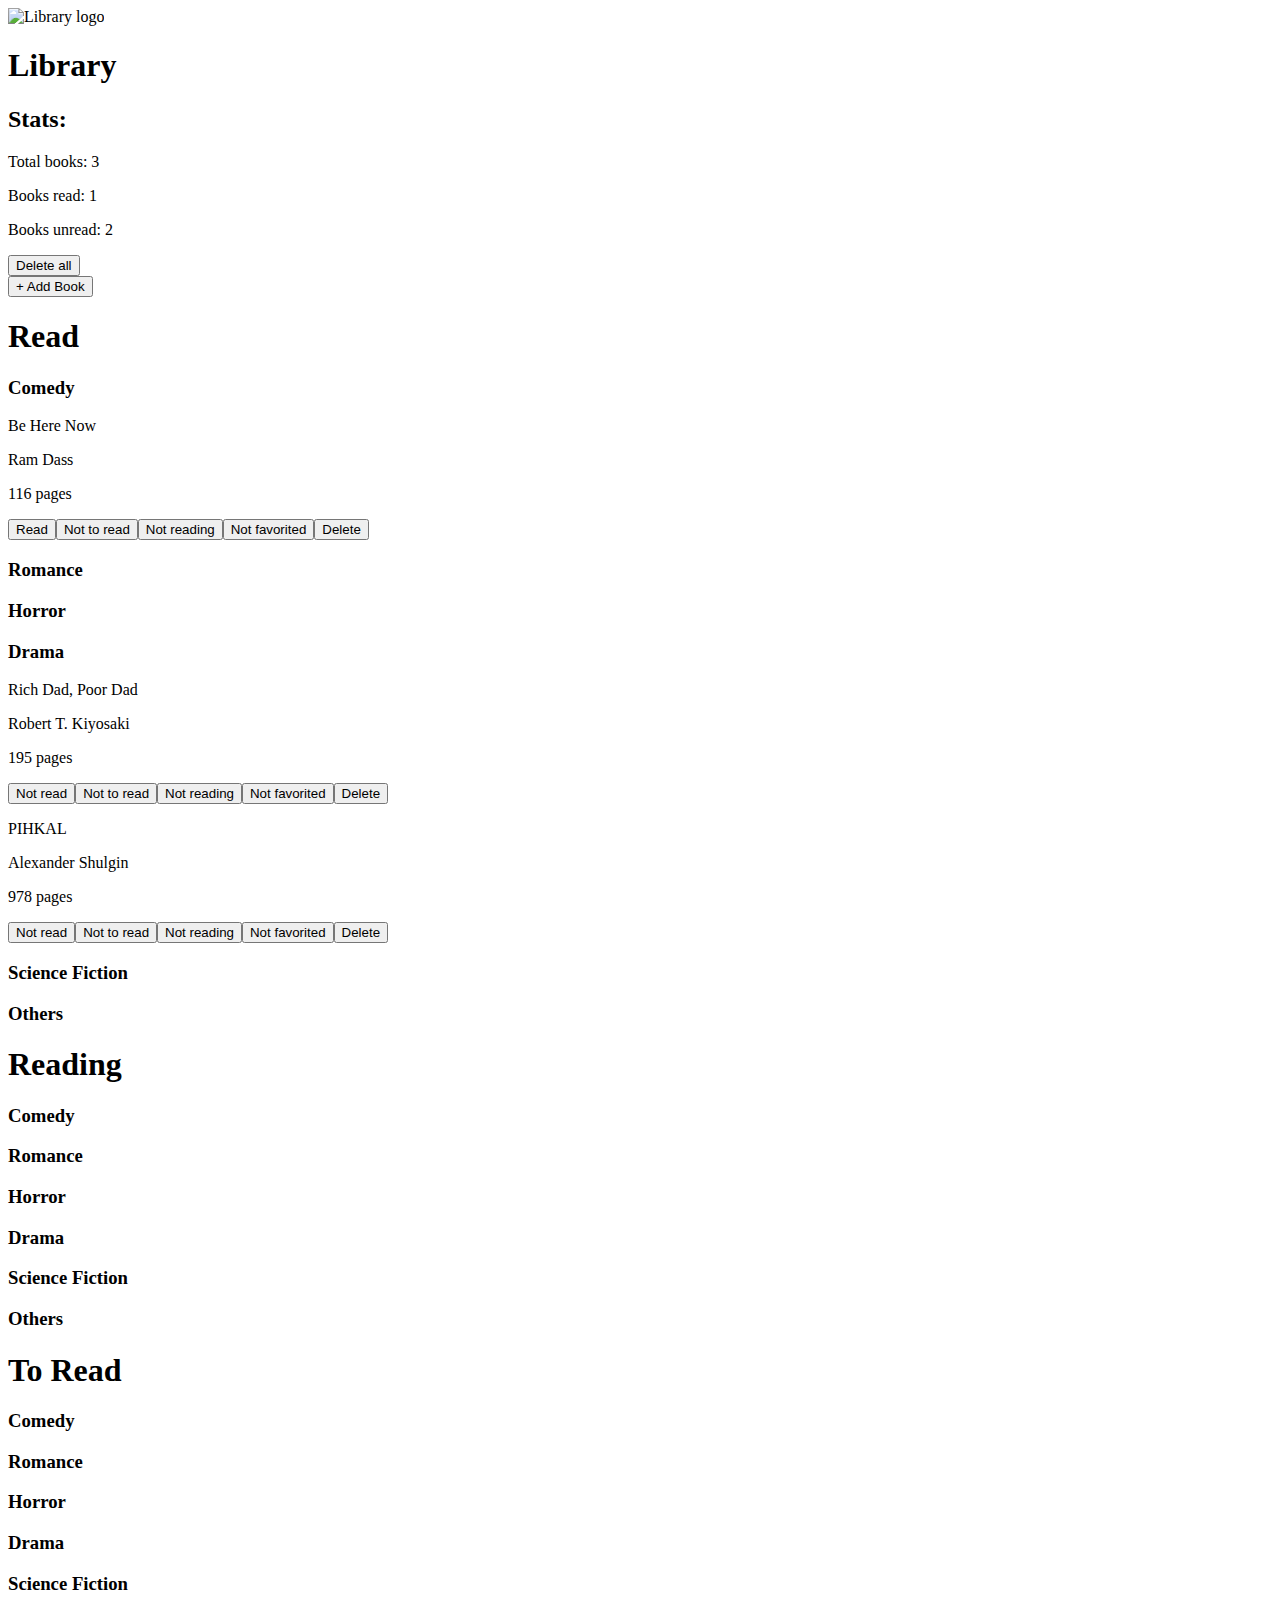
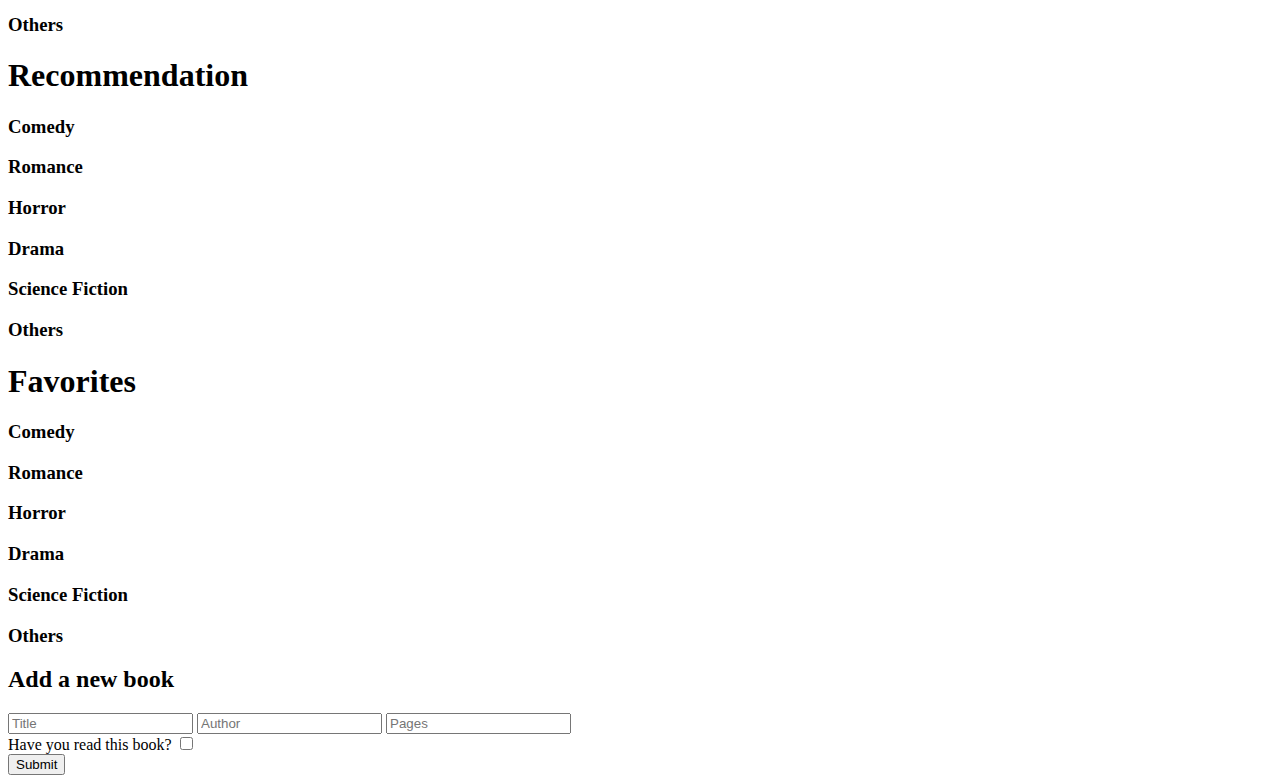
==== index.html @ dd718b67 "Add genres shelves" ====
<!DOCTYPE html>
<html lang="en">
<head>
    <meta charset="UTF-8">
    <meta name="viewport" content="width=device-width, initial-scale=1.0">
    <title>Library</title>
    <link rel="stylesheet" href="./normalize.css">
    <link rel="stylesheet" href="./style.css">
    <script src="./app.js" defer></script>
</head>
<body>
    <aside class="sidebar">
        <header class="header">
            <img src="./assets/books.svg" alt="Library logo" class="logo">
            <h1>Library</h1>
        </header>
        <div class="sidebar-content">
            <section class="stats">
                <h2>Stats:</h2>
                <p id="books-total"></p>
                <p id="books-read"></p>
                <p id="books-unread"></p>
            </section>
            <button type="button" class="btn btn-bold" id="btn-reset">Delete all</button>
        </div>
        </footer>
    </aside>
    <main class="main">
        <button type="button" class="btn btn-bold" id="btn-add">+ Add Book</button>
        <!--Read Shelf + genres-->
        <h1>Read</h1>
          <h3>Comedy</h3>
          <div class="books-grid"></div>
          <h3>Romance</h3>
          <div class="books-grid"></div>
          <h3>Horror</h3>
          <div class="books-grid"></div>
          <h3>Drama</h3>
          <div class="books-grid"></div>
          <h3>Science Fiction</h3>
          <div class="books-grid"></div>
          <h3>Others</h3>
          <div class="books-grid"></div>
        
        <!--Reading Shelf + genres-->
        <h1>Reading</h1>
          <h3>Comedy</h3>
          <div class="books-grid"></div>
          <h3>Romance</h3>
          <div class="books-grid"></div>
          <h3>Horror</h3>
          <div class="books-grid"></div>
          <h3>Drama</h3>
          <div class="books-grid"></div>
          <h3>Science Fiction</h3>
          <div class="books-grid"></div>
          <h3>Others</h3>
          <div class="books-grid"></div>
        
        <!--To Read Shelf + genres-->
        <h1>To Read</h1>
          <h3>Comedy</h3>
          <div class="books-grid"></div>
          <h3>Romance</h3>
          <div class="books-grid"></div>
          <h3>Horror</h3>
          <div class="books-grid"></div>
          <h3>Drama</h3>
          <div class="books-grid"></div>
          <h3>Science Fiction</h3>
          <div class="books-grid"></div>
          <h3>Others</h3>
          <div class="books-grid"></div>
        
        <!--Recommendation Shelf + genres-->
        <h1>Recommendation</h1>
          <h3>Comedy</h3>
          <div class="books-grid"></div>
          <h3>Romance</h3>
          <div class="books-grid"></div>
          <h3>Horror</h3>
          <div class="books-grid"></div>
          <h3>Drama</h3>
          <div class="books-grid"></div>
          <h3>Science Fiction</h3>
          <div class="books-grid"></div>
          <h3>Others</h3>
          <div class="books-grid"></div>

        <!--Favorites Shelf + Genres-->
        <h1>Favorites</h1>
          <h3>Comedy</h3>
          <div class="books-grid"></div>
          <h3>Romance</h3>
          <div class="books-grid"></div>
          <h3>Horror</h3>
          <div class="books-grid"></div>
          <h3>Drama</h3>
          <div class="books-grid"></div>
          <h3>Science Fiction</h3>
          <div class="books-grid"></div>
          <h3>Others</h3>
          <div class="books-grid"></div>
        
        <form class="book-form">
            <h2>Add a new book</h2>
            <input type="text" name="title" id="input-title" placeholder="Title" required>
            <input type="text" name="author" id="input-author" placeholder="Author" required>
            <input type="number" name="pages" id="input-pages" placeholder="Pages" required>
            <div class="checkbox-container">
                <label for="input-read">Have you read this book?</label>
                <input type="checkbox" name="read" id="input-read">
            </div>
            <button type="button" class="btn" id="btn-submit">Submit</button>
        </form>
        <div class="overlay"></div>
    </main>
</body>
</html>
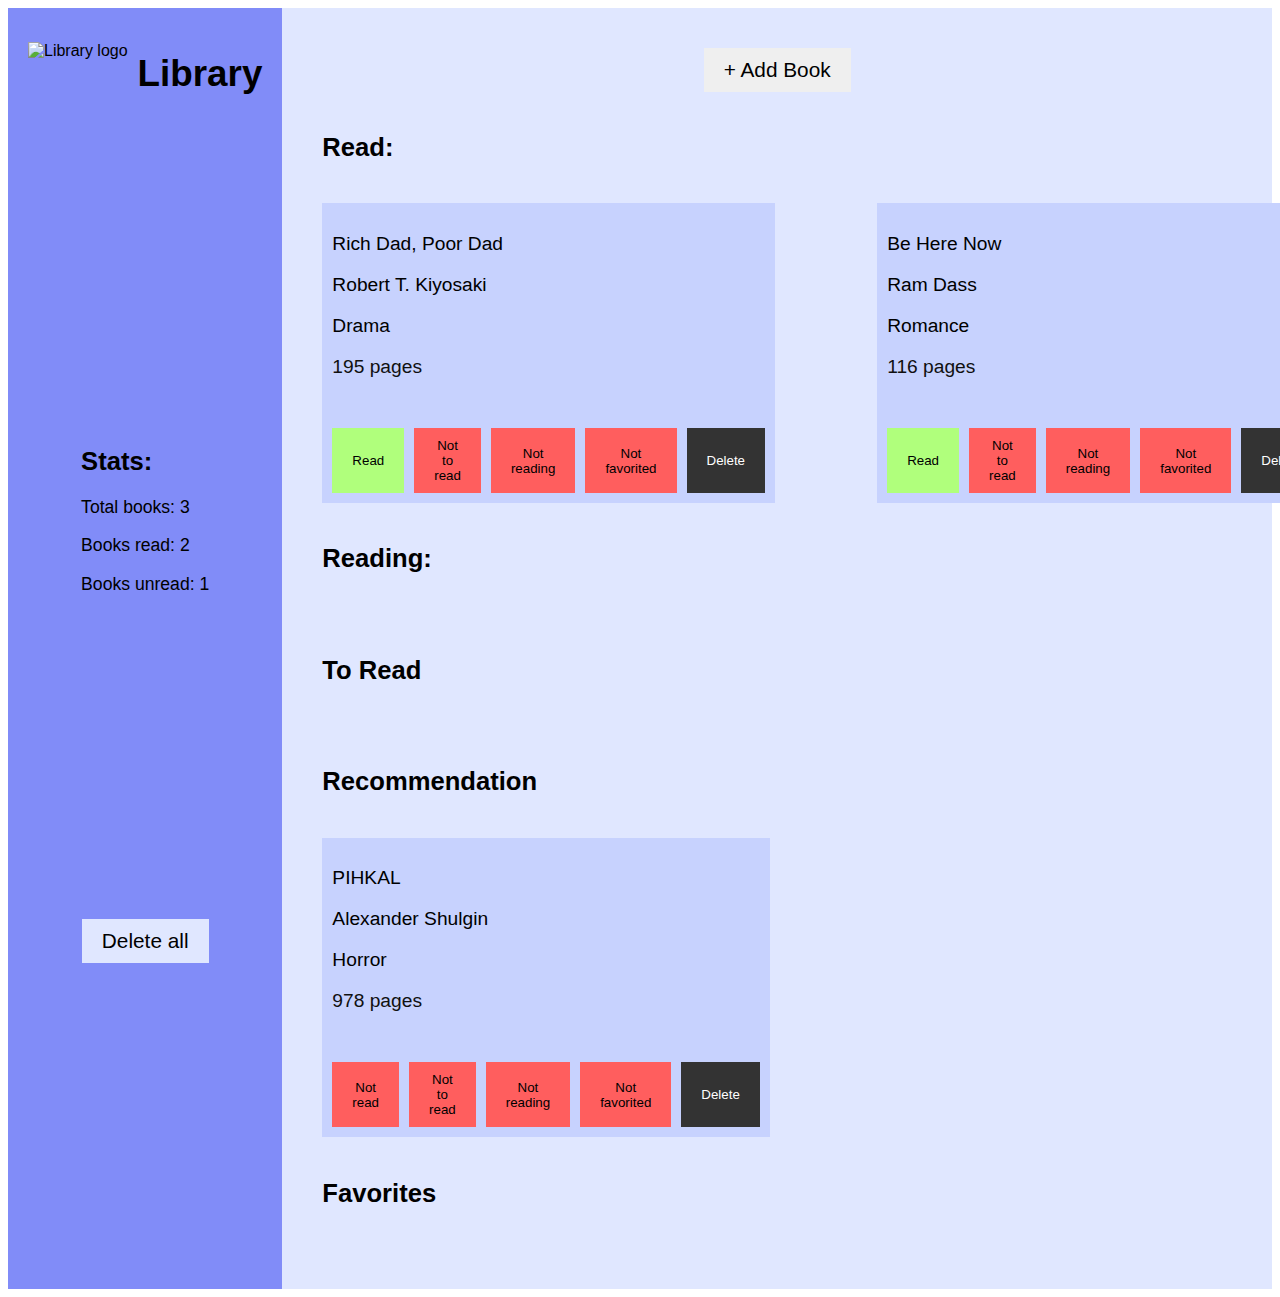
==== commit 8c124704: "Added genre when adding book" ====
--- a/index.html
+++ b/index.html
@@ -27,86 +27,31 @@
     </aside>
     <main class="main">
         <button type="button" class="btn btn-bold" id="btn-add">+ Add Book</button>
-        <!--Read Shelf + genres-->
-        <h1>Read</h1>
-          <h3>Comedy</h3>
-          <div class="books-grid"></div>
-          <h3>Romance</h3>
-          <div class="books-grid"></div>
-          <h3>Horror</h3>
-          <div class="books-grid"></div>
-          <h3>Drama</h3>
-          <div class="books-grid"></div>
-          <h3>Science Fiction</h3>
-          <div class="books-grid"></div>
-          <h3>Others</h3>
-          <div class="books-grid"></div>
-        
-        <!--Reading Shelf + genres-->
-        <h1>Reading</h1>
-          <h3>Comedy</h3>
-          <div class="books-grid"></div>
-          <h3>Romance</h3>
-          <div class="books-grid"></div>
-          <h3>Horror</h3>
-          <div class="books-grid"></div>
-          <h3>Drama</h3>
-          <div class="books-grid"></div>
-          <h3>Science Fiction</h3>
-          <div class="books-grid"></div>
-          <h3>Others</h3>
-          <div class="books-grid"></div>
-        
-        <!--To Read Shelf + genres-->
-        <h1>To Read</h1>
-          <h3>Comedy</h3>
-          <div class="books-grid"></div>
-          <h3>Romance</h3>
-          <div class="books-grid"></div>
-          <h3>Horror</h3>
-          <div class="books-grid"></div>
-          <h3>Drama</h3>
-          <div class="books-grid"></div>
-          <h3>Science Fiction</h3>
-          <div class="books-grid"></div>
-          <h3>Others</h3>
-          <div class="books-grid"></div>
-        
-        <!--Recommendation Shelf + genres-->
-        <h1>Recommendation</h1>
-          <h3>Comedy</h3>
-          <div class="books-grid"></div>
-          <h3>Romance</h3>
-          <div class="books-grid"></div>
-          <h3>Horror</h3>
-          <div class="books-grid"></div>
-          <h3>Drama</h3>
-          <div class="books-grid"></div>
-          <h3>Science Fiction</h3>
-          <div class="books-grid"></div>
-          <h3>Others</h3>
-          <div class="books-grid"></div>
-
-        <!--Favorites Shelf + Genres-->
-        <h1>Favorites</h1>
-          <h3>Comedy</h3>
-          <div class="books-grid"></div>
-          <h3>Romance</h3>
-          <div class="books-grid"></div>
-          <h3>Horror</h3>
-          <div class="books-grid"></div>
-          <h3>Drama</h3>
-          <div class="books-grid"></div>
-          <h3>Science Fiction</h3>
-          <div class="books-grid"></div>
-          <h3>Others</h3>
-          <div class="books-grid"></div>
+        <h2>Read:</h2>
+        <div class="books-grid"></div>
+        <h2>Reading:</h2>
+        <div class="books-grid"></div>
+        <h2>To Read</h2>
+        <div class="books-grid"></div>
+        <h2>Recommendation</h2>
+        <div class="books-grid"></div>
+        <h2>Favorites</h2>
+        <div class="books-grid"></div>
         
         <form class="book-form">
             <h2>Add a new book</h2>
             <input type="text" name="title" id="input-title" placeholder="Title" required>
             <input type="text" name="author" id="input-author" placeholder="Author" required>
             <input type="number" name="pages" id="input-pages" placeholder="Pages" required>
+            <select name="genres" id="input-genres" placeholder="Genres" required>
+                <option value="Drama">Drama</option>
+                <option value="Science Fiction">Science Fiction</option>
+                <option value="Comedy">Comedy</option>
+                <option value="Romance">Romance</option>
+                <option value="Horror">Horror</option>
+                <option value="Other">Other</option>
+            </select>
+            <input type="text" name="othergenres" id="input-other-genre" placeholder="Genre" style="display: none;">
             <div class="checkbox-container">
                 <label for="input-read">Have you read this book?</label>
                 <input type="checkbox" name="read" id="input-read">
--- a/style.css
+++ b/style.css
@@ -0,0 +1,189 @@
+body {
+    min-height: 100vh;
+    display: flex;
+    font-family: -apple-system, BlinkMacSystemFont, 'Segoe UI', Roboto, Oxygen, Ubuntu, Cantarell, 'Open Sans', 'Helvetica Neue', sans-serif;
+}
+
+h1 {
+    font-size: 2.3rem;
+}
+
+h2 {
+    font-size: 1.6rem;
+}
+
+input {
+    border: none;
+    border-radius: 5px;
+    padding: 15px 10px;
+}
+
+select {
+    border: none;
+    border-radius: 5px;
+    padding: 15px 10px;
+}
+
+button {
+    cursor: pointer;
+}
+
+.sidebar {
+    padding: 20px;
+    display: flex;
+    flex-direction: column;
+    background-color: #818cf8;
+}
+
+.header {
+    display: flex;
+    align-items: center;
+    gap: 10px;
+}
+
+.logo {
+    height: 64px;
+}
+
+.sidebar-content {
+    flex: 1;
+    display: flex;
+    flex-direction: column;
+    align-items: center;
+    justify-content: space-evenly;
+}
+
+.stats {
+    font-size: 1.1rem;
+}
+
+#btn-reset {
+    background-color: #e0e7ff;
+}
+
+.footer {
+    display: flex;
+    justify-content: center;
+    align-items: center;
+    gap: 10px;
+    font-size: 1.1rem;
+}
+
+.main {
+    flex: 1;
+    padding: 40px;
+    display: flex;
+    flex-direction: column;
+    gap: 20px;
+    background-color: #e0e7ff;
+}
+
+.books-grid {
+    flex: 1;
+    display: grid;
+    grid-template-columns: repeat(auto-fill, minmax(300px, 1fr));
+    gap: 200px;
+}
+
+.book-card {
+    height: fit-content;
+    width: fit-content;
+    padding: 10px;
+    background-color: #c7d2fe;
+    font-size: 1.2rem;
+}
+
+.book-title {
+    font-weight: 500;
+}
+
+.book-pages {
+    color: rgb(16, 16, 16);
+}
+
+.book-buttons {
+    margin-top: 50px;
+    display: flex;
+    gap: 10px;
+}
+
+.btn-read {
+    flex: 1;
+}
+
+.btn-delete {
+    background-color: #333333;
+    color: #ffffff;
+}
+
+.btn:hover {
+    filter: brightness(0.9);
+}
+
+.btn-bold {
+    margin: 0 auto;
+    font-size: 1.3rem;
+    font-weight: 500;
+}
+
+.book-form {
+    z-index: 100;
+    border-radius: 15px;
+    padding: 30px;
+    position: fixed;
+    left: 50%;
+    top: 50%;
+    transform: translate(-50%, -50%) scale(0);
+    display: flex;
+    flex-direction: column;
+    align-items: center;
+    gap: 20px;
+    background-color: #dcdcdc;
+    transition: 0.25s;
+}
+
+.book-form.active {
+    transform: translate(-50%, -50%) scale(1);
+}
+
+.checkbox-container {
+    display: flex;
+    align-items: center;
+    gap: 30px;
+}
+
+#input-read {
+    transform: scale(1.5);
+}
+
+.btn {
+    border: none;
+    padding: 10px 20px;
+}
+
+.btn-green {
+    background-color: #b0ff7c;
+}
+
+.btn-red {
+    background-color: #ff5e5e;
+}
+
+.overlay {
+    position: fixed;
+    left: 0;
+    top: 0;
+    width: 100%;
+    height: 100%;
+    background-color: #000000;
+    display: none;
+}
+
+.overlay.active {
+    display: block;
+    opacity: 0.5;
+}
+
+.book-card > p {
+    word-break: break-word;
+}
